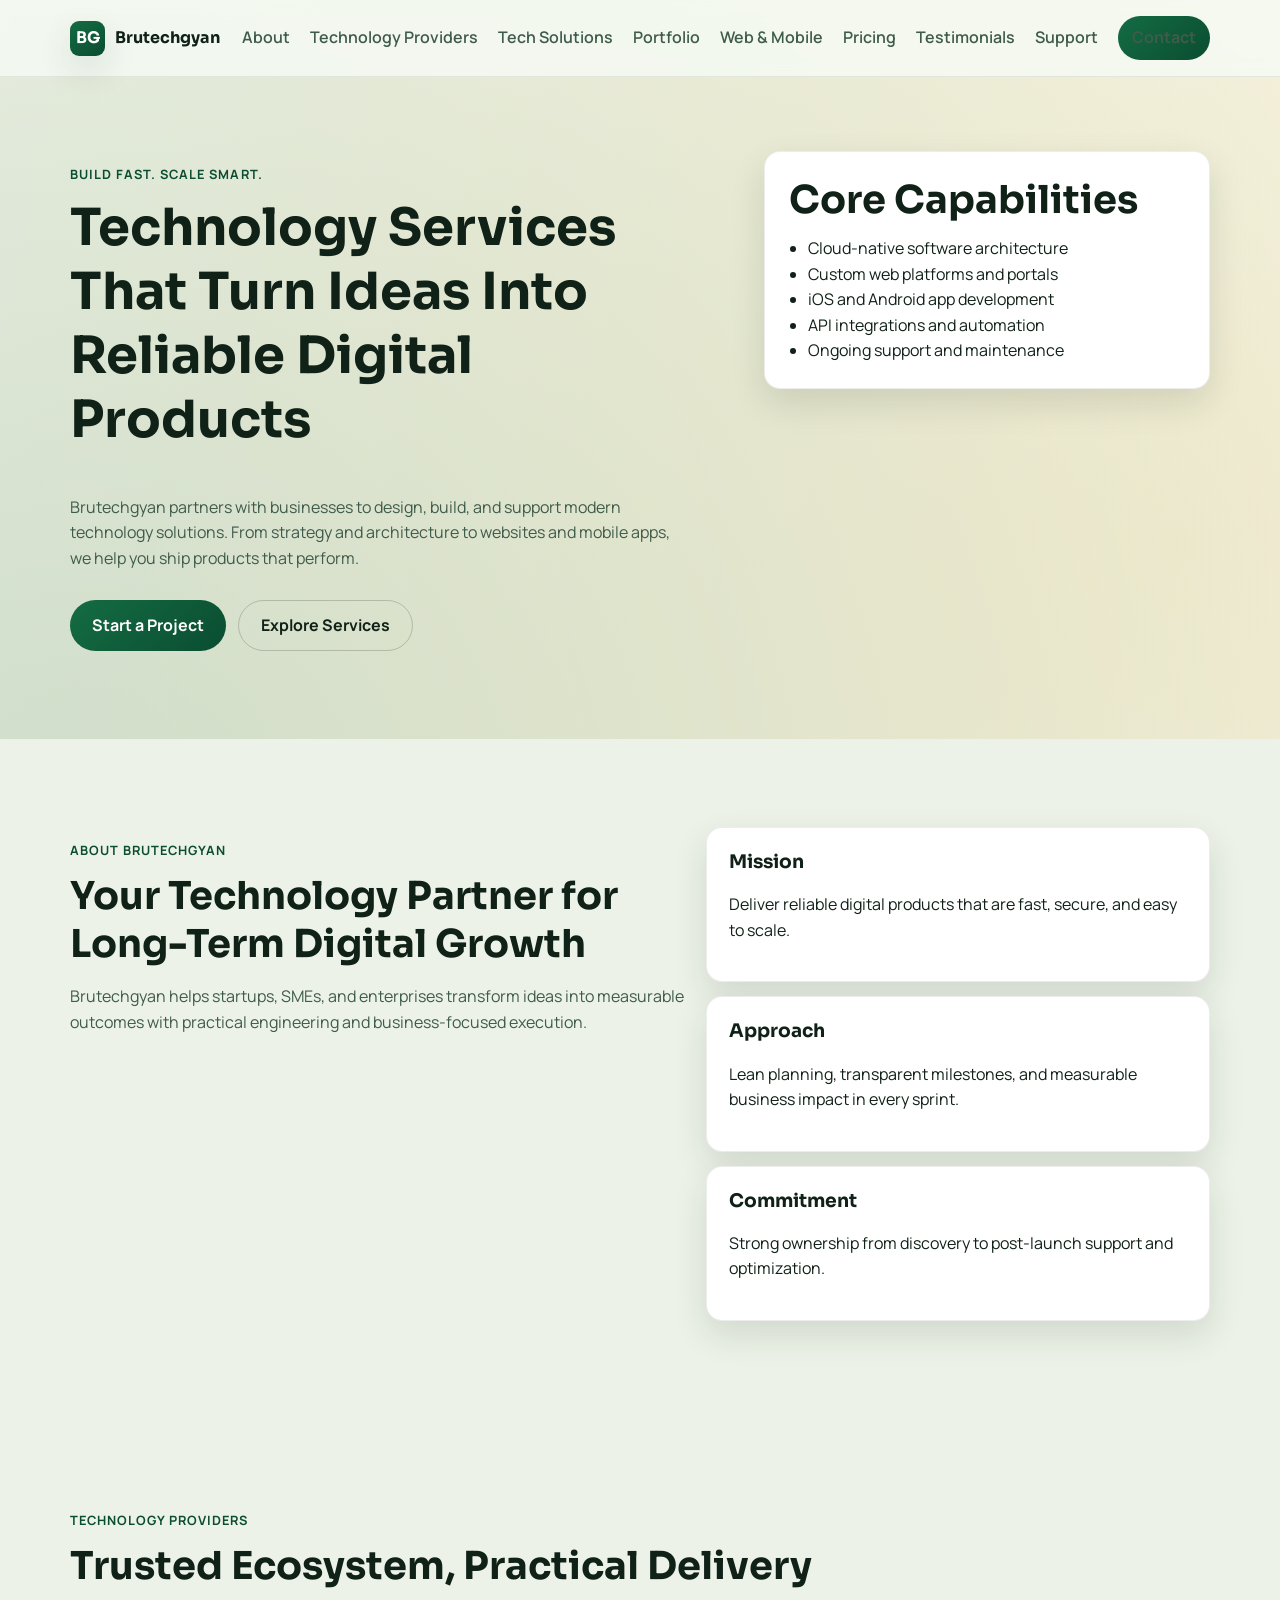
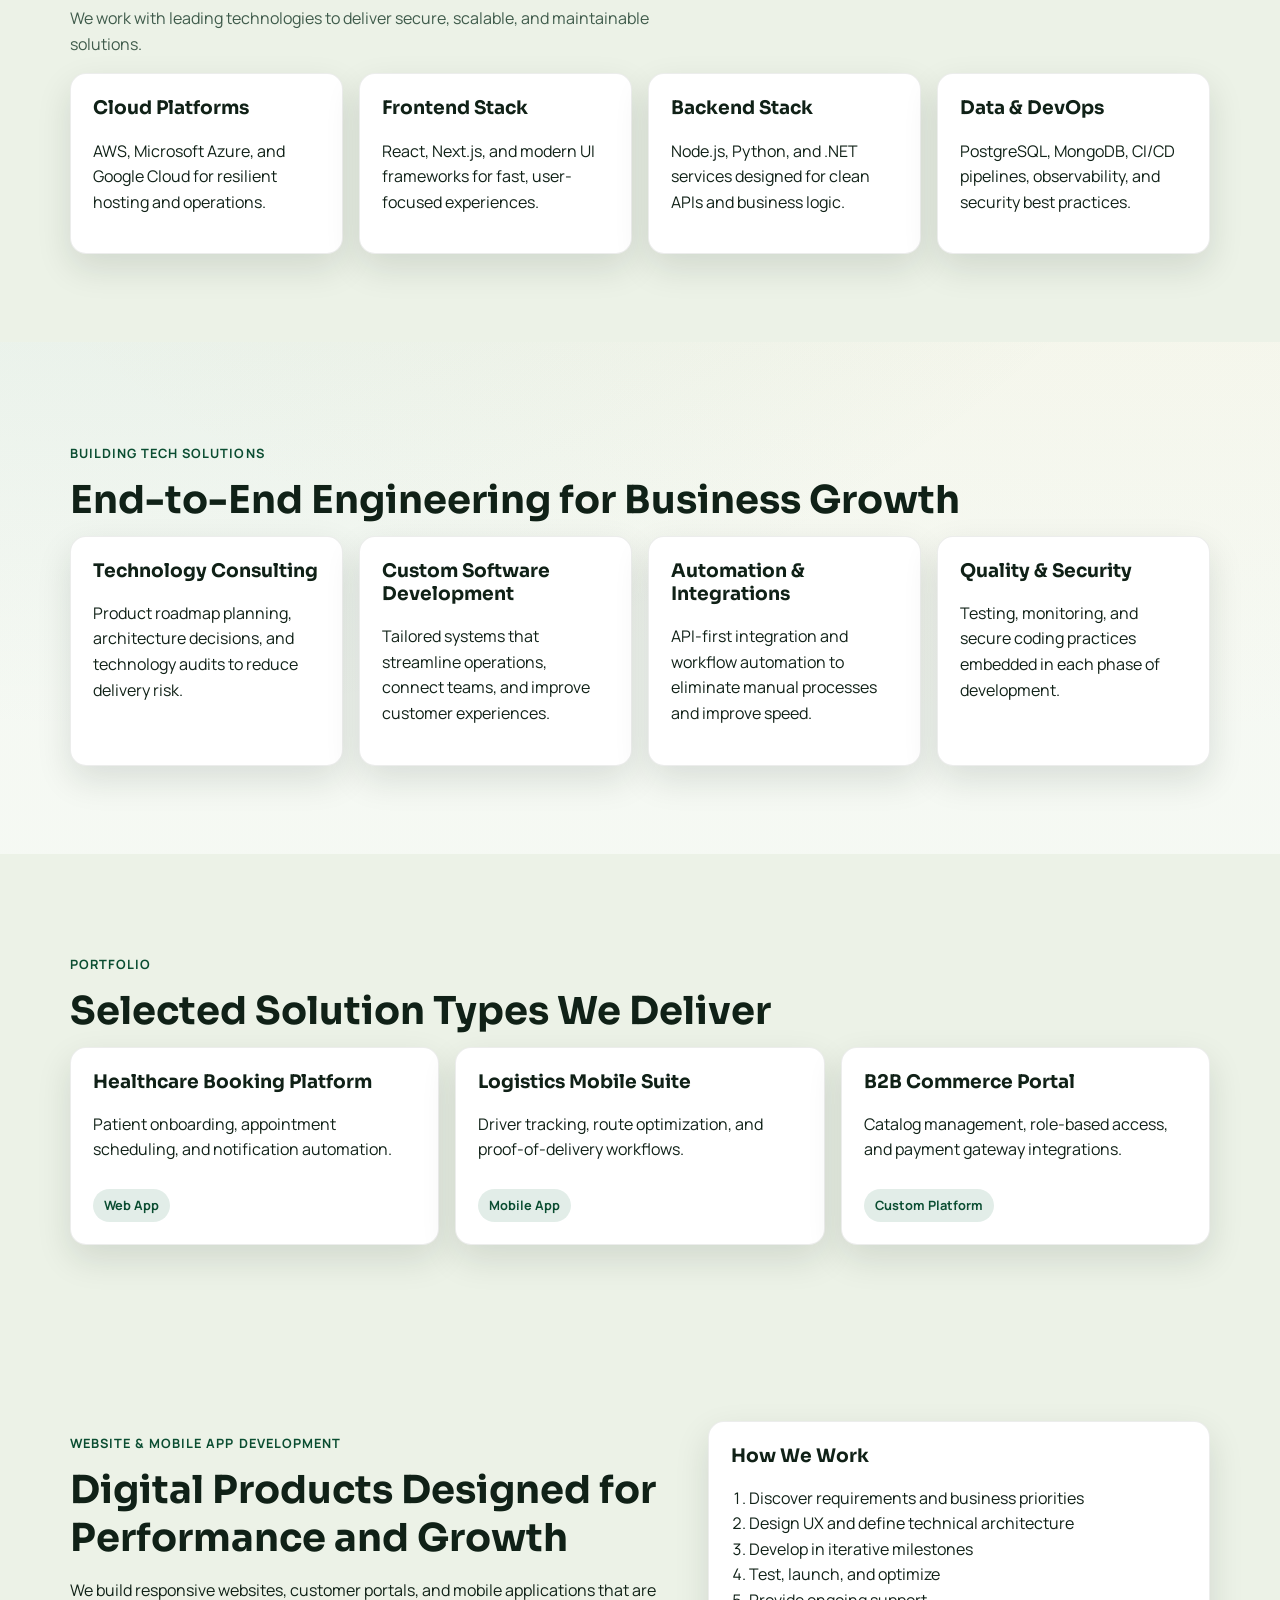
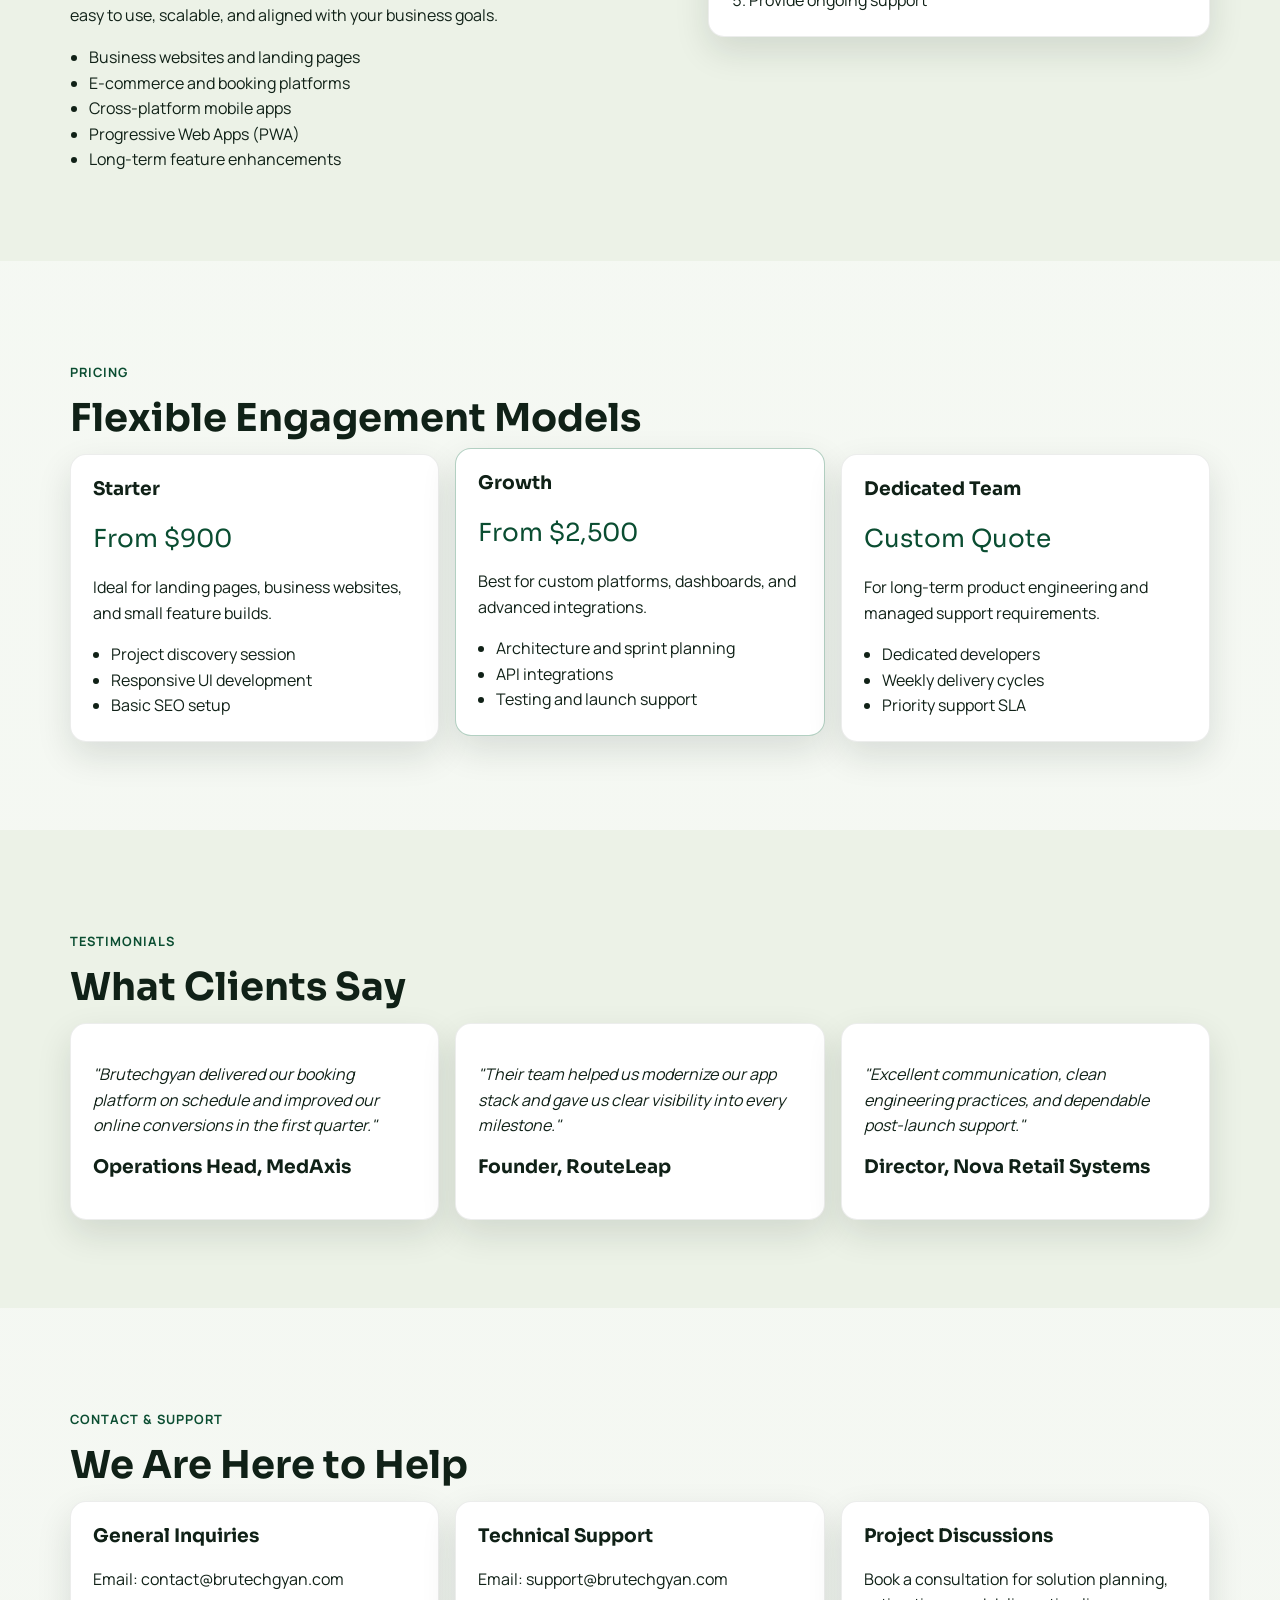
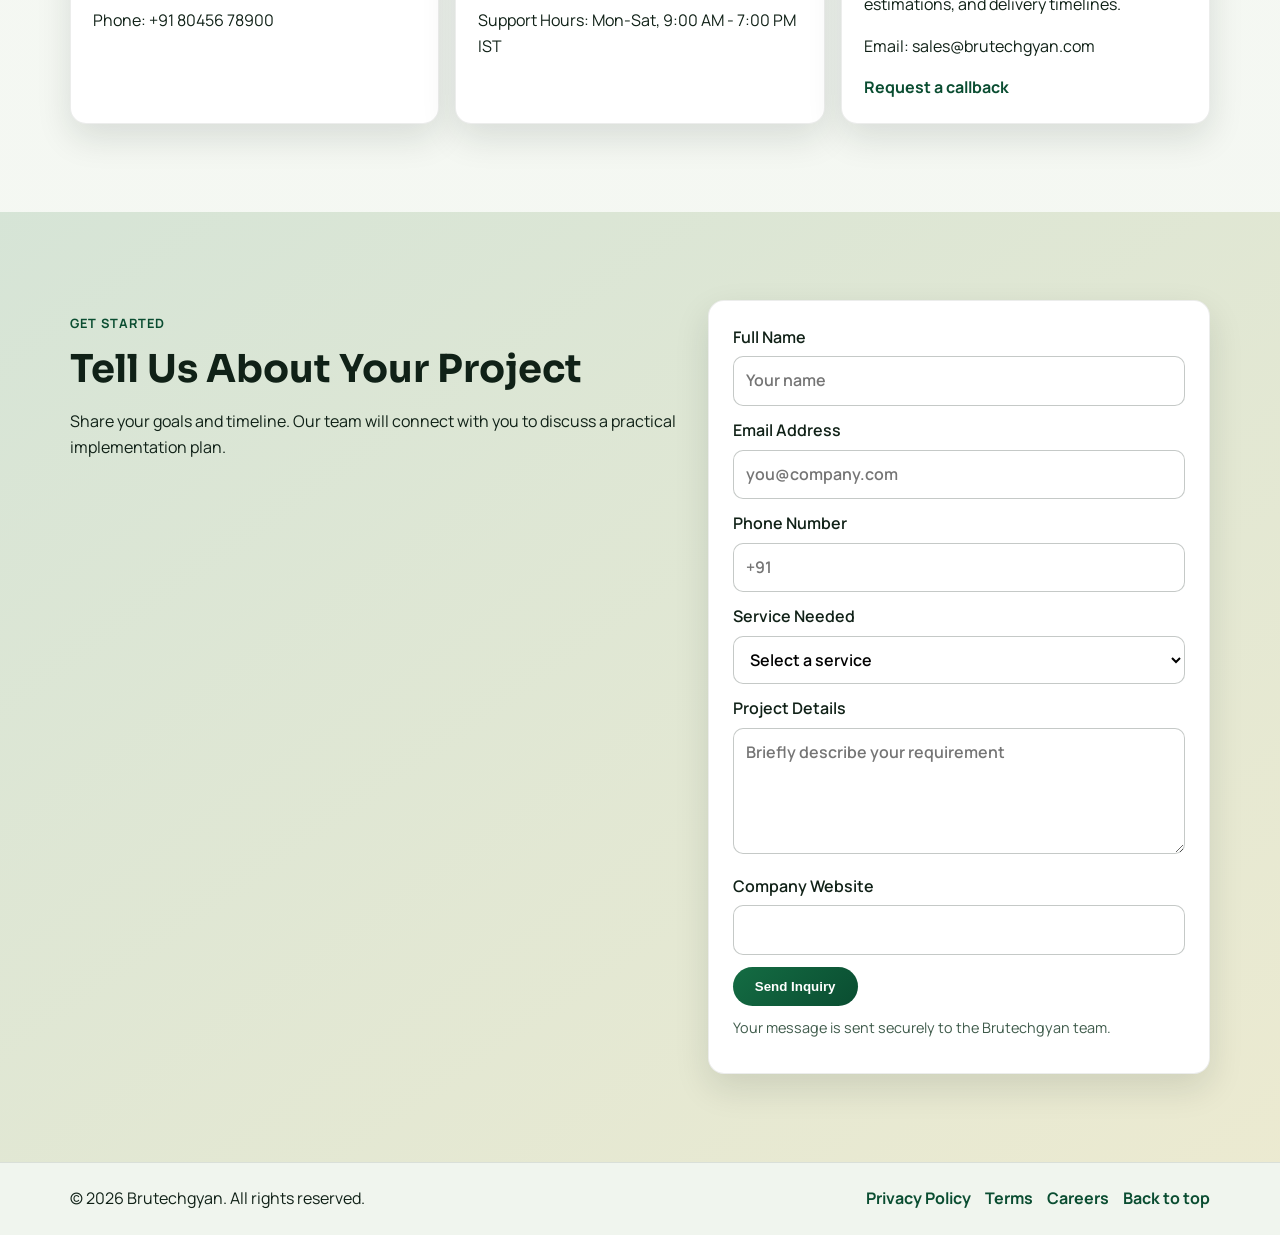
==== index.html @ e1856c81 "Initial website launch with Cloudflare Pages setup" ====
<!DOCTYPE html>
<html lang="en">
  <head>
    <meta charset="UTF-8" />
    <meta name="viewport" content="width=device-width, initial-scale=1.0" />
    <meta
      name="description"
      content="Brutechgyan is a technology solutions company building modern websites, mobile apps, and custom digital products with long-term support."
    />
    <meta
      name="keywords"
      content="technology providers, tech solutions, website development, mobile app development, software consulting, Brutechgyan"
    />
    <meta name="robots" content="index, follow" />
    <meta property="og:title" content="Brutechgyan | Technology & Digital Solutions" />
    <meta
      property="og:description"
      content="Build websites, mobile apps, and scalable software with Brutechgyan's expert engineering and support team."
    />
    <meta property="og:type" content="website" />
    <meta property="og:url" content="https://www.brutechgyan.com/" />
    <meta property="og:site_name" content="Brutechgyan" />
    <meta name="twitter:card" content="summary_large_image" />
    <meta name="twitter:title" content="Brutechgyan | Technology & Digital Solutions" />
    <meta
      name="twitter:description"
      content="Technology consulting, custom software, website development, and mobile app development."
    />
    <link rel="canonical" href="https://www.brutechgyan.com/" />
    <title>Brutechgyan | Technology & Digital Solutions</title>
    <link rel="preconnect" href="https://fonts.googleapis.com" />
    <link rel="preconnect" href="https://fonts.gstatic.com" crossorigin />
    <link
      href="https://fonts.googleapis.com/css2?family=Manrope:wght@400;500;700;800&family=Sora:wght@400;600;700&display=swap"
      rel="stylesheet"
    />
    <link rel="stylesheet" href="styles.css" />
  </head>
  <body>
    <header class="site-header" id="top">
      <nav class="container nav">
        <a class="logo" href="#top" aria-label="Brutechgyan home">
          <span class="logo-mark">BG</span>
          <span>Brutechgyan</span>
        </a>
        <button class="menu-toggle" aria-label="Toggle menu" aria-expanded="false">
          <span></span>
          <span></span>
          <span></span>
        </button>
        <ul class="nav-links">
          <li><a href="#about">About</a></li>
          <li><a href="#providers">Technology Providers</a></li>
          <li><a href="#solutions">Tech Solutions</a></li>
          <li><a href="#portfolio">Portfolio</a></li>
          <li><a href="#development">Web & Mobile</a></li>
          <li><a href="#pricing">Pricing</a></li>
          <li><a href="#testimonials">Testimonials</a></li>
          <li><a href="#support">Support</a></li>
          <li><a href="#contact" class="btn btn-small">Contact</a></li>
        </ul>
      </nav>
    </header>

    <main>
      <section class="hero section-pad">
        <div class="container hero-grid">
          <div>
            <p class="eyebrow">Build Fast. Scale Smart.</p>
            <h1>Technology Services That Turn Ideas Into Reliable Digital Products</h1>
            <p class="lead">
              Brutechgyan partners with businesses to design, build, and support modern technology solutions.
              From strategy and architecture to websites and mobile apps, we help you ship products that perform.
            </p>
            <div class="hero-actions">
              <a href="#contact" class="btn">Start a Project</a>
              <a href="#solutions" class="btn btn-ghost">Explore Services</a>
            </div>
          </div>
          <aside class="hero-card" aria-label="Core capabilities">
            <h2>Core Capabilities</h2>
            <ul>
              <li>Cloud-native software architecture</li>
              <li>Custom web platforms and portals</li>
              <li>iOS and Android app development</li>
              <li>API integrations and automation</li>
              <li>Ongoing support and maintenance</li>
            </ul>
          </aside>
        </div>
      </section>

      <section id="about" class="section-pad section-soft">
        <div class="container about-layout">
          <div>
            <p class="eyebrow">About Brutechgyan</p>
            <h2>Your Technology Partner for Long-Term Digital Growth</h2>
            <p class="section-intro">
              Brutechgyan helps startups, SMEs, and enterprises transform ideas into measurable outcomes with
              practical engineering and business-focused execution.
            </p>
          </div>
          <div class="about-points">
            <article class="card">
              <h3>Mission</h3>
              <p>Deliver reliable digital products that are fast, secure, and easy to scale.</p>
            </article>
            <article class="card">
              <h3>Approach</h3>
              <p>Lean planning, transparent milestones, and measurable business impact in every sprint.</p>
            </article>
            <article class="card">
              <h3>Commitment</h3>
              <p>Strong ownership from discovery to post-launch support and optimization.</p>
            </article>
          </div>
        </div>
      </section>

      <section id="providers" class="section-pad section-soft">
        <div class="container">
          <p class="eyebrow">Technology Providers</p>
          <h2>Trusted Ecosystem, Practical Delivery</h2>
          <p class="section-intro">
            We work with leading technologies to deliver secure, scalable, and maintainable solutions.
          </p>
          <div class="provider-grid">
            <article class="card">
              <h3>Cloud Platforms</h3>
              <p>AWS, Microsoft Azure, and Google Cloud for resilient hosting and operations.</p>
            </article>
            <article class="card">
              <h3>Frontend Stack</h3>
              <p>React, Next.js, and modern UI frameworks for fast, user-focused experiences.</p>
            </article>
            <article class="card">
              <h3>Backend Stack</h3>
              <p>Node.js, Python, and .NET services designed for clean APIs and business logic.</p>
            </article>
            <article class="card">
              <h3>Data & DevOps</h3>
              <p>PostgreSQL, MongoDB, CI/CD pipelines, observability, and security best practices.</p>
            </article>
          </div>
        </div>
      </section>

      <section id="solutions" class="section-pad">
        <div class="container">
          <p class="eyebrow">Building Tech Solutions</p>
          <h2>End-to-End Engineering for Business Growth</h2>
          <div class="solution-grid">
            <article class="card feature">
              <h3>Technology Consulting</h3>
              <p>
                Product roadmap planning, architecture decisions, and technology audits to reduce delivery risk.
              </p>
            </article>
            <article class="card feature">
              <h3>Custom Software Development</h3>
              <p>
                Tailored systems that streamline operations, connect teams, and improve customer experiences.
              </p>
            </article>
            <article class="card feature">
              <h3>Automation & Integrations</h3>
              <p>
                API-first integration and workflow automation to eliminate manual processes and improve speed.
              </p>
            </article>
            <article class="card feature">
              <h3>Quality & Security</h3>
              <p>
                Testing, monitoring, and secure coding practices embedded in each phase of development.
              </p>
            </article>
          </div>
        </div>
      </section>

      <section id="portfolio" class="section-pad section-soft">
        <div class="container">
          <p class="eyebrow">Portfolio</p>
          <h2>Selected Solution Types We Deliver</h2>
          <div class="portfolio-grid">
            <article class="card">
              <h3>Healthcare Booking Platform</h3>
              <p>Patient onboarding, appointment scheduling, and notification automation.</p>
              <span class="pill">Web App</span>
            </article>
            <article class="card">
              <h3>Logistics Mobile Suite</h3>
              <p>Driver tracking, route optimization, and proof-of-delivery workflows.</p>
              <span class="pill">Mobile App</span>
            </article>
            <article class="card">
              <h3>B2B Commerce Portal</h3>
              <p>Catalog management, role-based access, and payment gateway integrations.</p>
              <span class="pill">Custom Platform</span>
            </article>
          </div>
        </div>
      </section>

      <section id="development" class="section-pad section-soft">
        <div class="container dev-layout">
          <div>
            <p class="eyebrow">Website & Mobile App Development</p>
            <h2>Digital Products Designed for Performance and Growth</h2>
            <p>
              We build responsive websites, customer portals, and mobile applications that are easy to use,
              scalable, and aligned with your business goals.
            </p>
            <ul class="check-list">
              <li>Business websites and landing pages</li>
              <li>E-commerce and booking platforms</li>
              <li>Cross-platform mobile apps</li>
              <li>Progressive Web Apps (PWA)</li>
              <li>Long-term feature enhancements</li>
            </ul>
          </div>
          <div class="card process">
            <h3>How We Work</h3>
            <ol>
              <li>Discover requirements and business priorities</li>
              <li>Design UX and define technical architecture</li>
              <li>Develop in iterative milestones</li>
              <li>Test, launch, and optimize</li>
              <li>Provide ongoing support</li>
            </ol>
          </div>
        </div>
      </section>

      <section id="pricing" class="section-pad">
        <div class="container">
          <p class="eyebrow">Pricing</p>
          <h2>Flexible Engagement Models</h2>
          <div class="pricing-grid">
            <article class="card pricing-card">
              <h3>Starter</h3>
              <p class="price">From $900</p>
              <p>Ideal for landing pages, business websites, and small feature builds.</p>
              <ul>
                <li>Project discovery session</li>
                <li>Responsive UI development</li>
                <li>Basic SEO setup</li>
              </ul>
            </article>
            <article class="card pricing-card featured-plan">
              <h3>Growth</h3>
              <p class="price">From $2,500</p>
              <p>Best for custom platforms, dashboards, and advanced integrations.</p>
              <ul>
                <li>Architecture and sprint planning</li>
                <li>API integrations</li>
                <li>Testing and launch support</li>
              </ul>
            </article>
            <article class="card pricing-card">
              <h3>Dedicated Team</h3>
              <p class="price">Custom Quote</p>
              <p>For long-term product engineering and managed support requirements.</p>
              <ul>
                <li>Dedicated developers</li>
                <li>Weekly delivery cycles</li>
                <li>Priority support SLA</li>
              </ul>
            </article>
          </div>
        </div>
      </section>

      <section id="testimonials" class="section-pad section-soft">
        <div class="container">
          <p class="eyebrow">Testimonials</p>
          <h2>What Clients Say</h2>
          <div class="testimonials-grid">
            <article class="card">
              <p>
                "Brutechgyan delivered our booking platform on schedule and improved our online conversions in the
                first quarter."
              </p>
              <h3>Operations Head, MedAxis</h3>
            </article>
            <article class="card">
              <p>
                "Their team helped us modernize our app stack and gave us clear visibility into every milestone."
              </p>
              <h3>Founder, RouteLeap</h3>
            </article>
            <article class="card">
              <p>
                "Excellent communication, clean engineering practices, and dependable post-launch support."
              </p>
              <h3>Director, Nova Retail Systems</h3>
            </article>
          </div>
        </div>
      </section>

      <section id="support" class="section-pad">
        <div class="container">
          <p class="eyebrow">Contact & Support</p>
          <h2>We Are Here to Help</h2>
          <div class="support-grid">
            <article class="card">
              <h3>General Inquiries</h3>
              <p>Email: contact@brutechgyan.com</p>
              <p>Phone: +91 80456 78900</p>
            </article>
            <article class="card">
              <h3>Technical Support</h3>
              <p>Email: support@brutechgyan.com</p>
              <p>Support Hours: Mon-Sat, 9:00 AM - 7:00 PM IST</p>
            </article>
            <article class="card">
              <h3>Project Discussions</h3>
              <p>Book a consultation for solution planning, estimations, and delivery timelines.</p>
              <p>Email: sales@brutechgyan.com</p>
              <a class="text-link" href="#contact">Request a callback</a>
            </article>
          </div>
        </div>
      </section>

      <section id="contact" class="section-pad contact-band">
        <div class="container contact-layout">
          <div>
            <p class="eyebrow">Get Started</p>
            <h2>Tell Us About Your Project</h2>
            <p>
              Share your goals and timeline. Our team will connect with you to discuss a practical implementation plan.
            </p>
          </div>
          <form class="contact-form" aria-label="Contact form" novalidate>
            <label>
              Full Name
              <input type="text" name="name" placeholder="Your name" required />
            </label>
            <label>
              Email Address
              <input type="email" name="email" placeholder="you@company.com" required />
            </label>
            <label>
              Phone Number
              <input type="tel" name="phone" placeholder="+91" />
            </label>
            <label>
              Service Needed
              <select name="service" required>
                <option value="">Select a service</option>
                <option>Technology Consulting</option>
                <option>Web Development</option>
                <option>Mobile App Development</option>
                <option>Custom Software</option>
                <option>Support & Maintenance</option>
              </select>
            </label>
            <label>
              Project Details
              <textarea name="message" rows="4" placeholder="Briefly describe your requirement"></textarea>
            </label>
            <label class="hidden" aria-hidden="true">
              Company Website
              <input type="text" name="website" tabindex="-1" autocomplete="off" />
            </label>
            <button class="btn" type="submit">Send Inquiry</button>
            <p class="form-note">Your message is sent securely to the Brutechgyan team.</p>
            <p class="form-status" role="status" aria-live="polite"></p>
          </form>
        </div>
      </section>
    </main>

    <footer class="site-footer">
      <div class="container footer-layout">
        <p>© <span id="year"></span> Brutechgyan. All rights reserved.</p>
        <div class="footer-links">
          <a href="privacy.html" class="text-link">Privacy Policy</a>
          <a href="terms.html" class="text-link">Terms</a>
          <a href="careers.html" class="text-link">Careers</a>
          <a href="#top" class="text-link">Back to top</a>
        </div>
      </div>
    </footer>

    <script src="script.js"></script>
    <script
      defer
      src="https://static.cloudflareinsights.com/beacon.min.js"
      data-cf-beacon='{"token": "YOUR_CLOUDFLARE_WEB_ANALYTICS_TOKEN"}'
    ></script>
  </body>
</html>
---- styles.css ----
:root {
  --bg: #f4f7f2;
  --surface: #ffffff;
  --surface-alt: #ecf2e7;
  --text: #102117;
  --muted: #3f5b4b;
  --brand: #146c43;
  --brand-deep: #0a4d31;
  --accent: #e9b949;
  --ring: rgba(20, 108, 67, 0.18);
  --shadow: 0 14px 35px rgba(16, 33, 23, 0.12);
  --radius: 16px;
}

* {
  box-sizing: border-box;
}

html,
body {
  margin: 0;
  padding: 0;
}

body {
  font-family: "Manrope", sans-serif;
  color: var(--text);
  background:
    radial-gradient(circle at 92% 9%, rgba(233, 185, 73, 0.2), transparent 32%),
    radial-gradient(circle at 5% 14%, rgba(20, 108, 67, 0.18), transparent 28%),
    linear-gradient(180deg, #f6faf4 0%, #f4f7f2 100%);
  line-height: 1.6;
}

a {
  color: inherit;
  text-decoration: none;
}

.container {
  width: min(1140px, 92vw);
  margin: 0 auto;
}

.section-pad {
  padding: 88px 0;
}

.section-soft {
  background-color: var(--surface-alt);
}

.site-header {
  position: sticky;
  top: 0;
  z-index: 20;
  backdrop-filter: blur(7px);
  background-color: rgba(246, 250, 244, 0.82);
  border-bottom: 1px solid rgba(16, 33, 23, 0.08);
}

.nav {
  display: flex;
  align-items: center;
  justify-content: space-between;
  gap: 16px;
  min-height: 76px;
}

.logo {
  display: flex;
  align-items: center;
  gap: 10px;
  font-family: "Sora", sans-serif;
  font-weight: 700;
}

.logo-mark {
  display: inline-grid;
  place-items: center;
  width: 35px;
  height: 35px;
  border-radius: 9px;
  color: #fff;
  background: linear-gradient(145deg, var(--brand), var(--brand-deep));
  box-shadow: var(--shadow);
}

.nav-links {
  list-style: none;
  display: flex;
  align-items: center;
  gap: 20px;
  margin: 0;
  padding: 0;
  font-weight: 600;
}

.nav-links a {
  color: var(--muted);
}

.nav-links a:hover {
  color: var(--text);
}

.menu-toggle {
  display: none;
  border: 0;
  background: transparent;
  padding: 4px;
}

.menu-toggle span {
  display: block;
  width: 24px;
  height: 2px;
  margin: 5px 0;
  background: var(--text);
}

.hero {
  padding-top: 74px;
}

.hero-grid {
  display: grid;
  grid-template-columns: 1.2fr 0.8fr;
  gap: 26px;
  align-items: start;
}

.eyebrow {
  display: inline-block;
  margin-bottom: 12px;
  font-weight: 700;
  color: var(--brand-deep);
  text-transform: uppercase;
  letter-spacing: 0.08em;
  font-size: 0.8rem;
}

h1,
h2,
h3 {
  font-family: "Sora", sans-serif;
  line-height: 1.25;
  margin-top: 0;
}

h1 {
  font-size: clamp(2rem, 4vw, 3.2rem);
  max-width: 15ch;
}

h2 {
  font-size: clamp(1.5rem, 3vw, 2.4rem);
  margin-bottom: 12px;
}

.lead,
.section-intro {
  color: var(--muted);
  max-width: 62ch;
}

.hero-actions {
  margin-top: 28px;
  display: flex;
  flex-wrap: wrap;
  gap: 12px;
}

.btn {
  display: inline-flex;
  align-items: center;
  justify-content: center;
  border-radius: 999px;
  border: 0;
  padding: 12px 22px;
  font-weight: 700;
  background: linear-gradient(135deg, var(--brand), var(--brand-deep));
  color: #fff;
  cursor: pointer;
}

.btn:hover {
  filter: brightness(1.06);
}

.btn-small {
  padding: 9px 14px;
}

.btn-ghost {
  background: transparent;
  border: 1px solid rgba(16, 33, 23, 0.2);
  color: var(--text);
}

.hero-card,
.card {
  background-color: var(--surface);
  border-radius: var(--radius);
  border: 1px solid rgba(16, 33, 23, 0.08);
  box-shadow: var(--shadow);
}

.hero-card {
  padding: 24px;
}

.hero-card ul,
.check-list {
  margin: 0;
  padding-left: 19px;
}

.about-layout {
  display: grid;
  grid-template-columns: 1.1fr 0.9fr;
  gap: 20px;
  align-items: start;
}

.about-points {
  display: grid;
  gap: 14px;
}

.provider-grid,
.solution-grid,
.support-grid {
  display: grid;
  grid-template-columns: repeat(4, minmax(0, 1fr));
  gap: 16px;
}

.card {
  padding: 22px;
}

.feature {
  min-height: 194px;
}

.dev-layout,
.contact-layout {
  display: grid;
  grid-template-columns: 1.1fr 0.9fr;
  gap: 24px;
  align-items: start;
}

.process ol {
  margin: 0;
  padding-left: 18px;
}

.support-grid {
  grid-template-columns: repeat(3, minmax(0, 1fr));
}

.portfolio-grid,
.pricing-grid,
.testimonials-grid {
  display: grid;
  grid-template-columns: repeat(3, minmax(0, 1fr));
  gap: 16px;
}

.pill {
  display: inline-block;
  margin-top: 10px;
  border-radius: 999px;
  padding: 6px 11px;
  font-size: 0.8rem;
  font-weight: 700;
  color: var(--brand-deep);
  background: rgba(20, 108, 67, 0.12);
}

.pricing-card {
  position: relative;
}

.price {
  margin: 4px 0 10px;
  font-family: "Sora", sans-serif;
  font-size: 1.55rem;
  color: var(--brand-deep);
}

.pricing-card ul {
  margin: 0;
  padding-left: 18px;
}

.featured-plan {
  border: 1px solid rgba(20, 108, 67, 0.32);
  transform: translateY(-6px);
}

.testimonials-grid p {
  font-style: italic;
}

.text-link {
  color: var(--brand-deep);
  font-weight: 700;
}

.contact-band {
  background:
    linear-gradient(145deg, rgba(20, 108, 67, 0.1), rgba(233, 185, 73, 0.14)),
    var(--surface-alt);
}

.contact-form {
  background: var(--surface);
  border-radius: var(--radius);
  padding: 24px;
  box-shadow: var(--shadow);
  border: 1px solid rgba(16, 33, 23, 0.08);
}

.contact-form label {
  display: block;
  margin-bottom: 12px;
  font-weight: 600;
}

input,
select,
textarea {
  width: 100%;
  margin-top: 6px;
  border: 1px solid rgba(16, 33, 23, 0.24);
  border-radius: 10px;
  padding: 11px 12px;
  font: inherit;
  background-color: #fff;
}

input:focus,
select:focus,
textarea:focus {
  outline: 3px solid var(--ring);
  border-color: var(--brand);
}

.form-note {
  margin: 10px 0 0;
  color: var(--muted);
  font-size: 0.9rem;
}

.form-status {
  margin: 10px 0 0;
  font-weight: 600;
}

.form-status.success {
  color: var(--brand-deep);
}

.form-status.error {
  color: #8b1f1f;
}

.site-footer {
  border-top: 1px solid rgba(16, 33, 23, 0.1);
  background: #f0f5ee;
}

.footer-layout {
  min-height: 72px;
  display: flex;
  align-items: center;
  justify-content: space-between;
  gap: 16px;
}

.footer-links {
  display: flex;
  flex-wrap: wrap;
  gap: 14px;
}

.page-main {
  min-height: calc(100vh - 150px);
}

.legal-card {
  background: var(--surface);
  border-radius: var(--radius);
  border: 1px solid rgba(16, 33, 23, 0.08);
  box-shadow: var(--shadow);
  padding: 26px;
  max-width: 860px;
}

.legal-card h1 {
  max-width: unset;
}

.hidden {
  display: none;
}

@media (max-width: 980px) {
  .provider-grid,
  .solution-grid,
  .portfolio-grid,
  .pricing-grid,
  .testimonials-grid {
    grid-template-columns: repeat(2, minmax(0, 1fr));
  }

  .about-layout,
  .dev-layout,
  .contact-layout,
  .hero-grid,
  .support-grid {
    grid-template-columns: 1fr;
  }

  .hero {
    padding-top: 40px;
  }
}

@media (max-width: 760px) {
  .section-pad {
    padding: 68px 0;
  }

  .menu-toggle {
    display: block;
  }

  .nav-links {
    position: absolute;
    top: 76px;
    left: 0;
    right: 0;
    background: #f6faf4;
    border-bottom: 1px solid rgba(16, 33, 23, 0.09);
    padding: 16px 22px;
    flex-direction: column;
    align-items: flex-start;
    gap: 12px;
    display: none;
  }

  .nav-links.open {
    display: flex;
  }

  .provider-grid,
  .solution-grid,
  .support-grid,
  .portfolio-grid,
  .pricing-grid,
  .testimonials-grid {
    grid-template-columns: 1fr;
  }

  .featured-plan {
    transform: none;
  }

  .footer-layout {
    flex-direction: column;
    justify-content: center;
    text-align: center;
  }

  .footer-links {
    justify-content: center;
  }
}
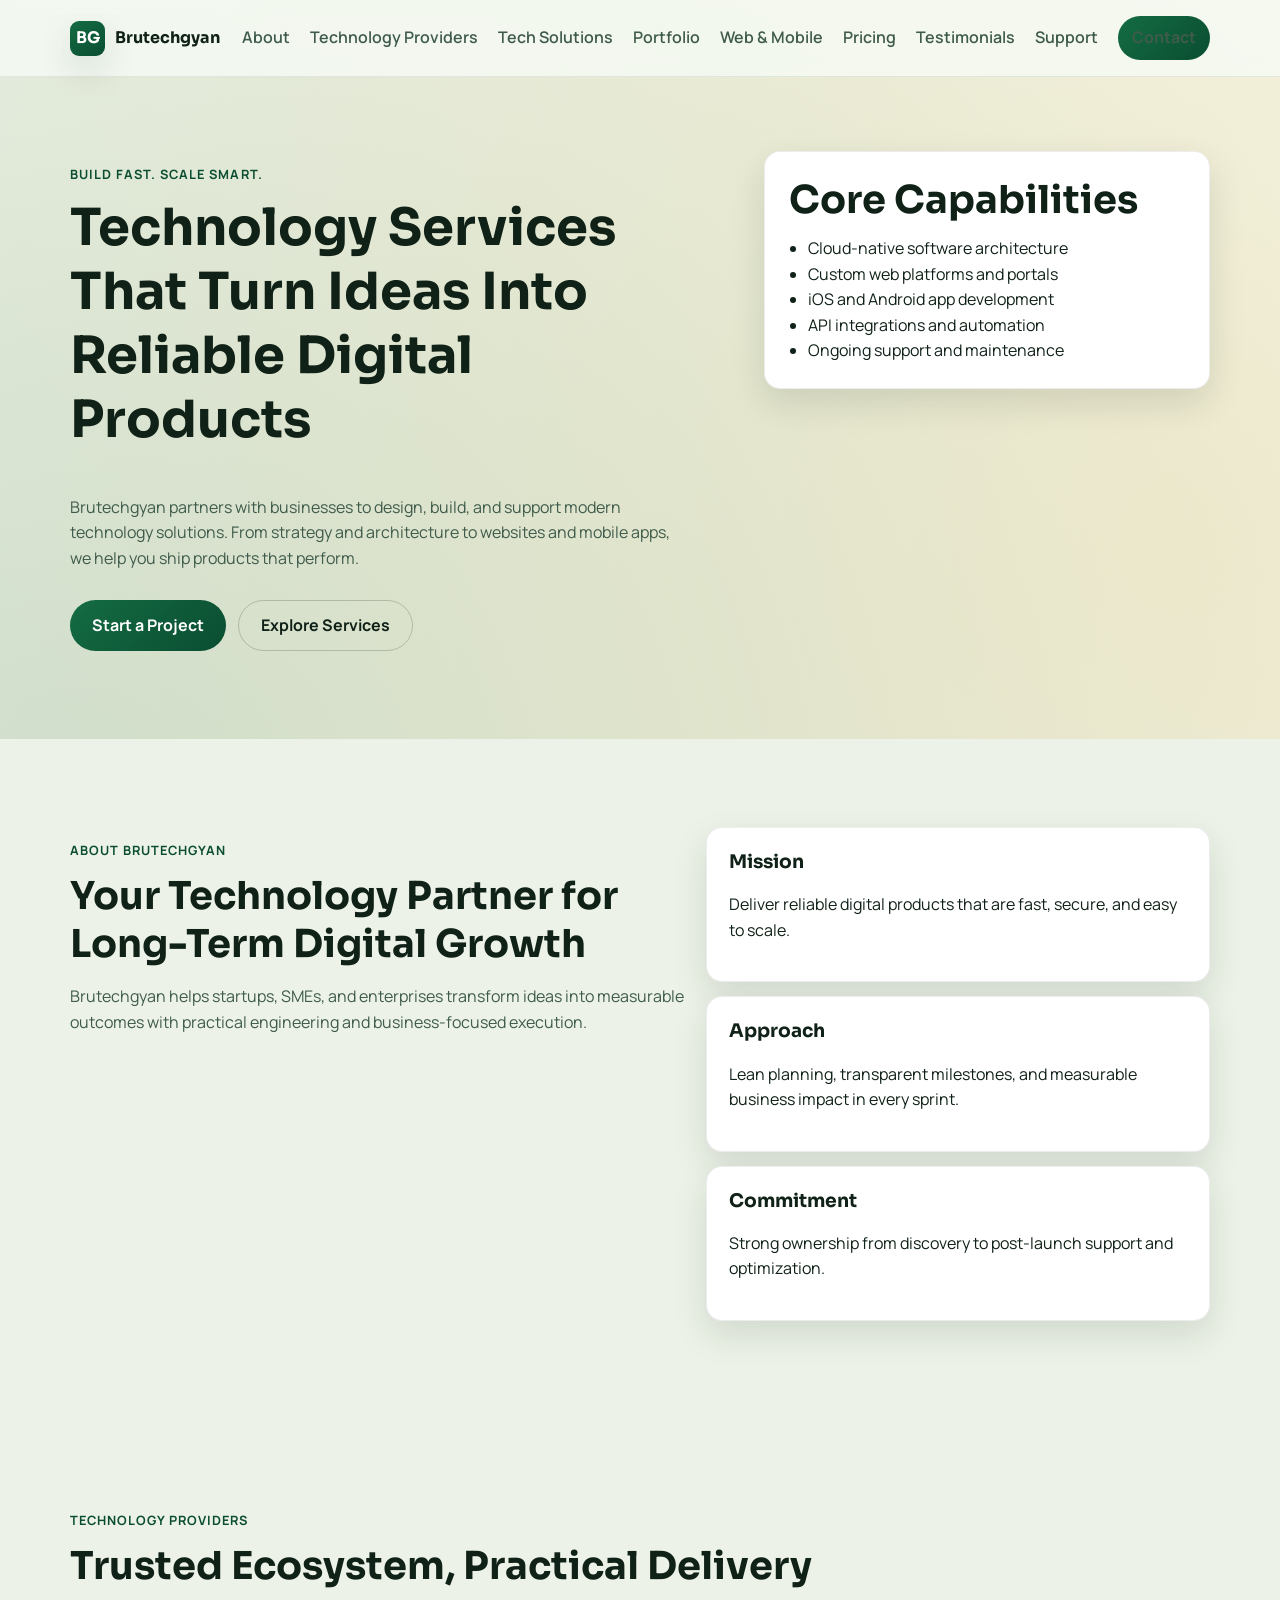
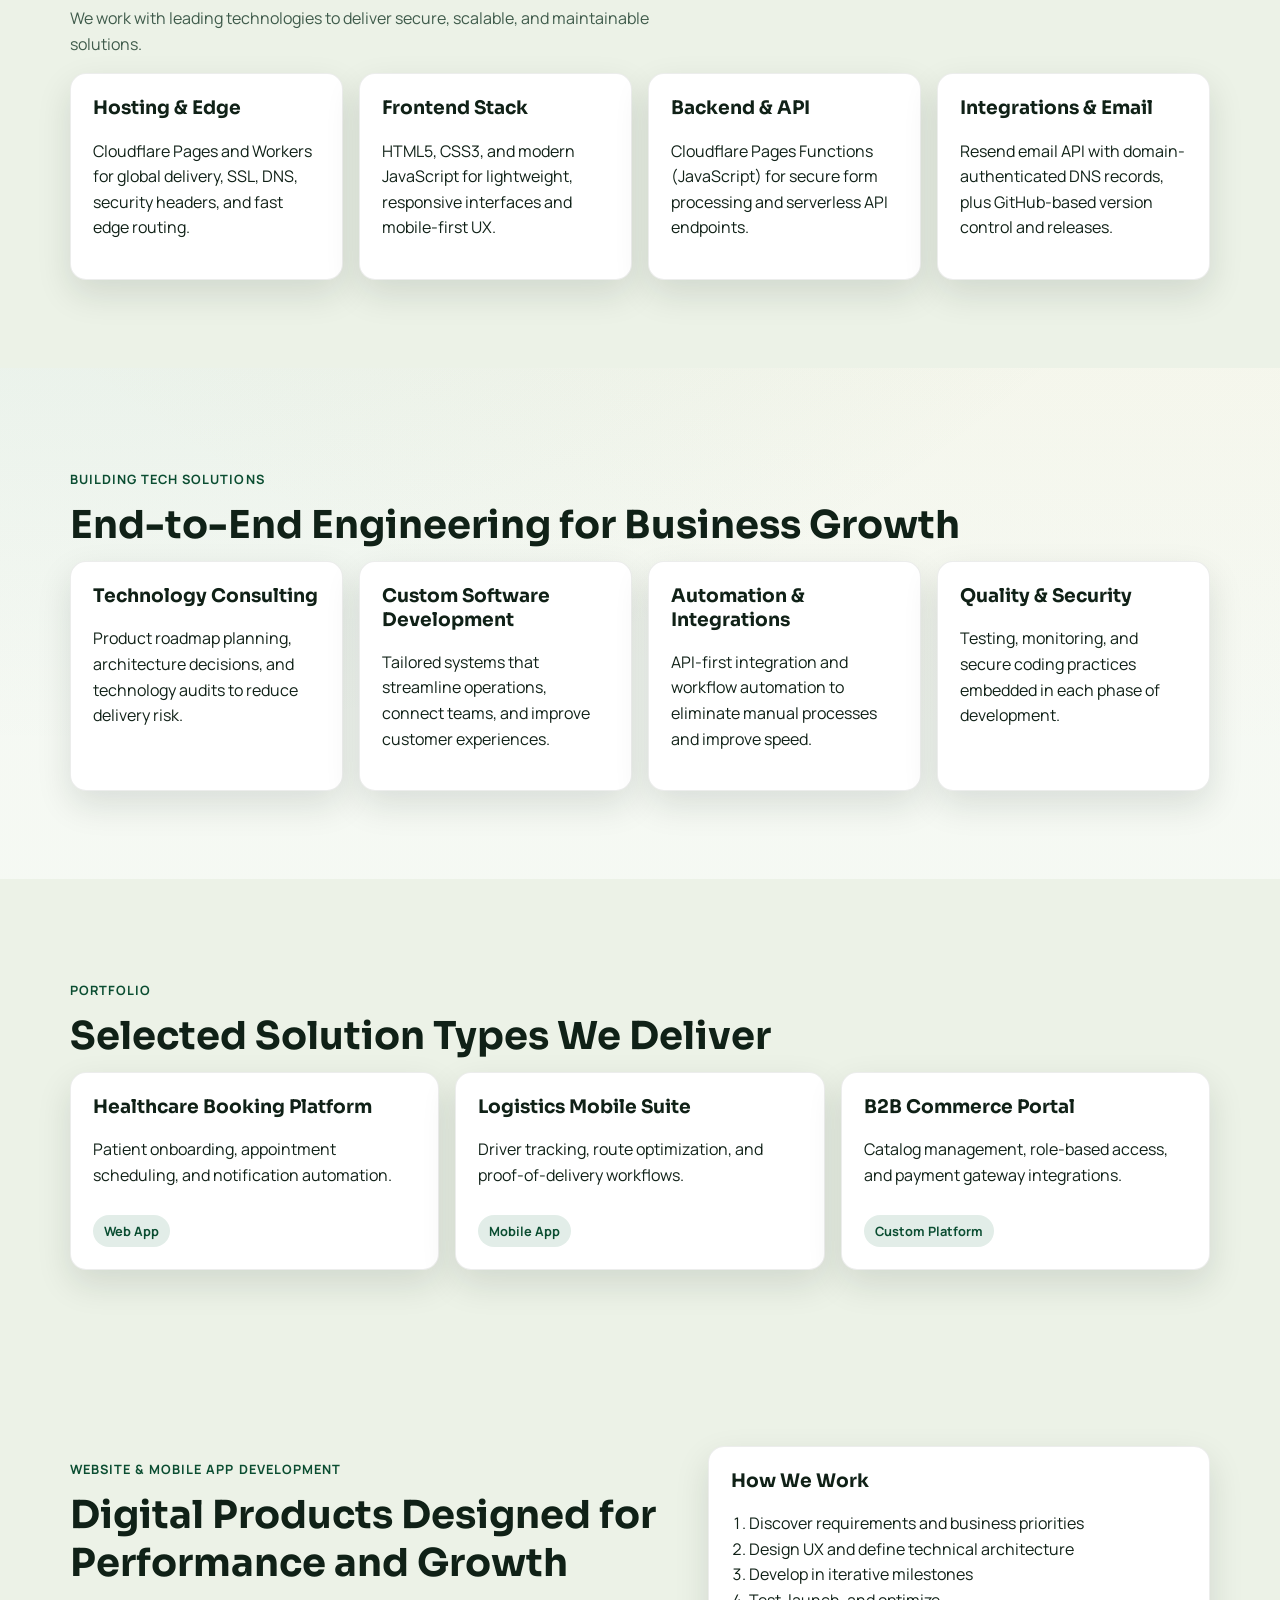
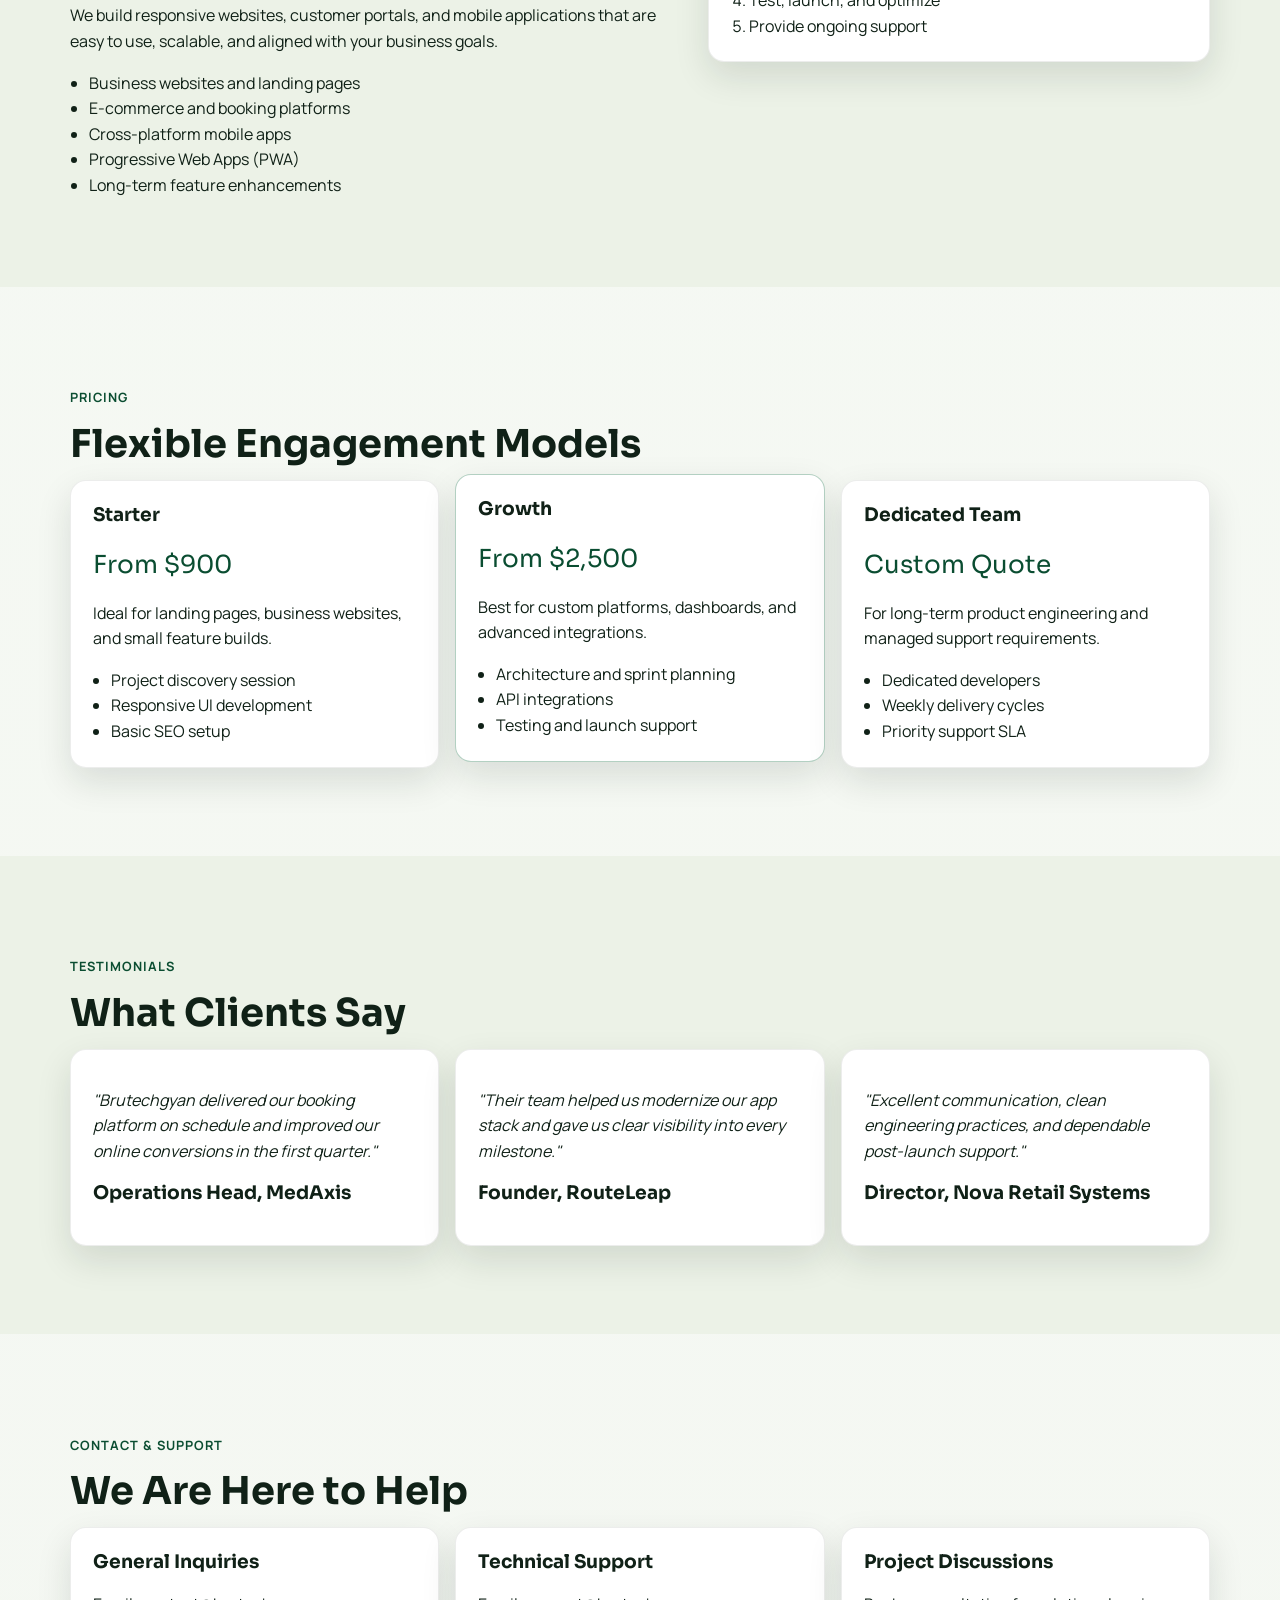
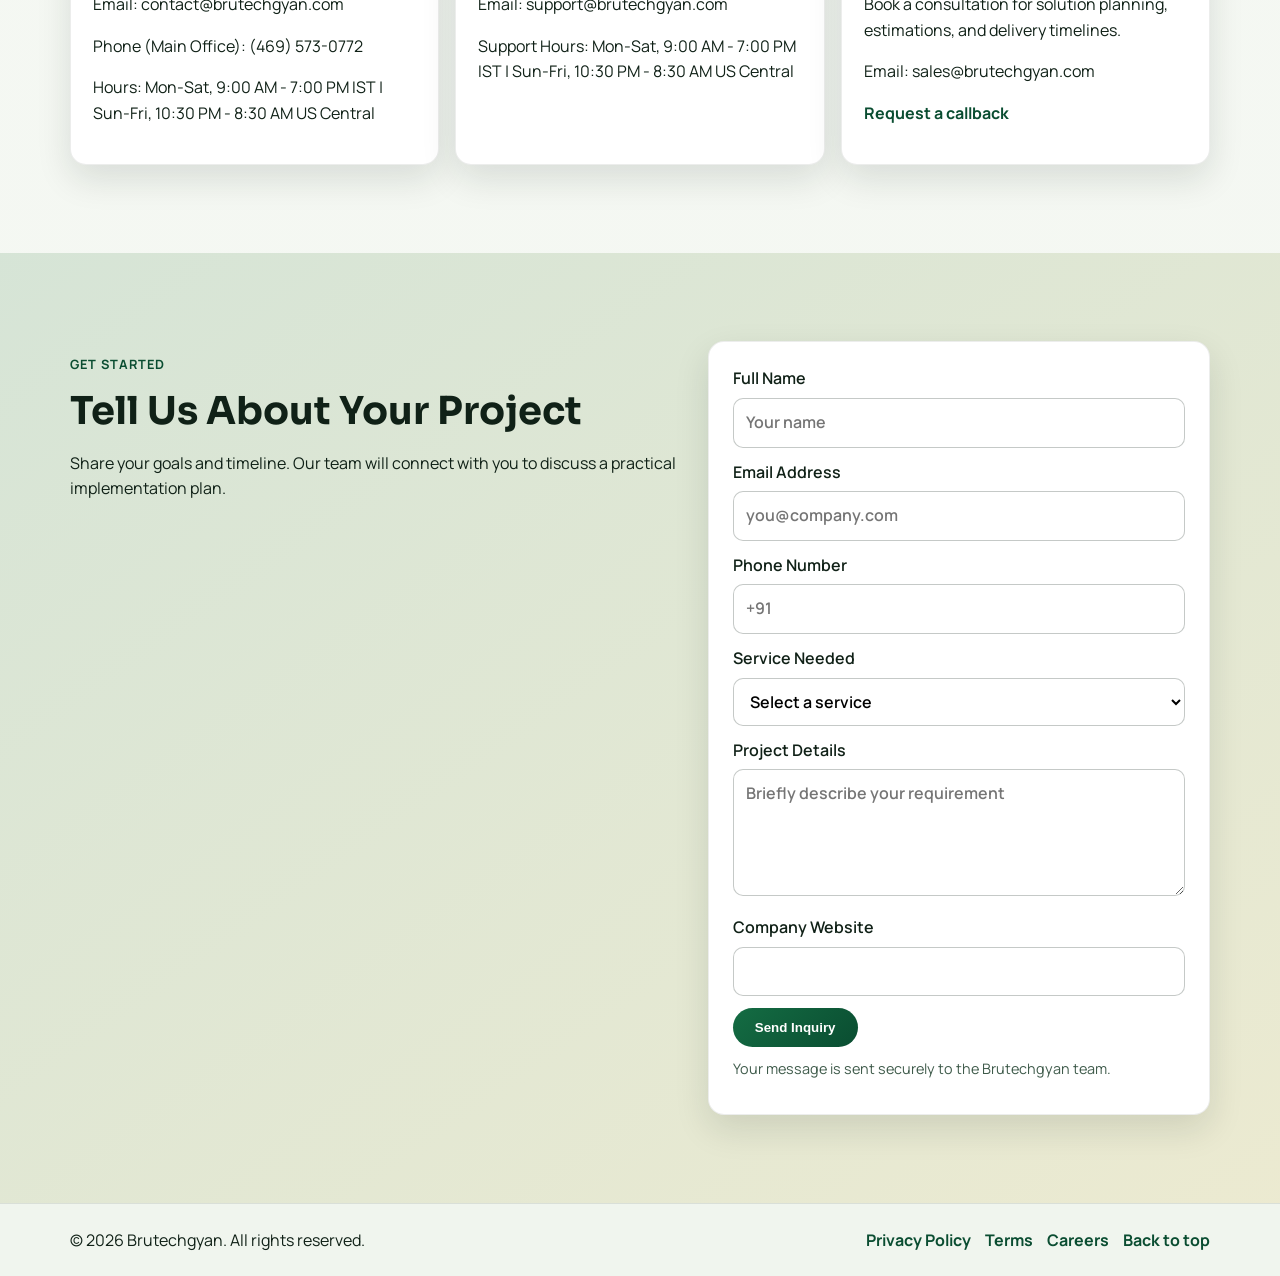
==== commit f9ca4b1f: "Update tech stack content and add requirements document" ====
--- a/index.html
+++ b/index.html
@@ -126,20 +126,20 @@
           </p>
           <div class="provider-grid">
             <article class="card">
-              <h3>Cloud Platforms</h3>
-              <p>AWS, Microsoft Azure, and Google Cloud for resilient hosting and operations.</p>
+              <h3>Hosting & Edge</h3>
+              <p>Cloudflare Pages and Workers for global delivery, SSL, DNS, security headers, and fast edge routing.</p>
             </article>
             <article class="card">
               <h3>Frontend Stack</h3>
-              <p>React, Next.js, and modern UI frameworks for fast, user-focused experiences.</p>
-            </article>
-            <article class="card">
-              <h3>Backend Stack</h3>
-              <p>Node.js, Python, and .NET services designed for clean APIs and business logic.</p>
-            </article>
-            <article class="card">
-              <h3>Data & DevOps</h3>
-              <p>PostgreSQL, MongoDB, CI/CD pipelines, observability, and security best practices.</p>
+              <p>HTML5, CSS3, and modern JavaScript for lightweight, responsive interfaces and mobile-first UX.</p>
+            </article>
+            <article class="card">
+              <h3>Backend & API</h3>
+              <p>Cloudflare Pages Functions (JavaScript) for secure form processing and serverless API endpoints.</p>
+            </article>
+            <article class="card">
+              <h3>Integrations & Email</h3>
+              <p>Resend email API with domain-authenticated DNS records, plus GitHub-based version control and releases.</p>
             </article>
           </div>
         </div>
@@ -307,12 +307,13 @@
             <article class="card">
               <h3>General Inquiries</h3>
               <p>Email: contact@brutechgyan.com</p>
-              <p>Phone: +91 80456 78900</p>
+              <p>Phone (Main Office): (469) 573-0772</p>
+              <p>Hours: Mon-Sat, 9:00 AM - 7:00 PM IST | Sun-Fri, 10:30 PM - 8:30 AM US Central</p>
             </article>
             <article class="card">
               <h3>Technical Support</h3>
               <p>Email: support@brutechgyan.com</p>
-              <p>Support Hours: Mon-Sat, 9:00 AM - 7:00 PM IST</p>
+              <p>Support Hours: Mon-Sat, 9:00 AM - 7:00 PM IST | Sun-Fri, 10:30 PM - 8:30 AM US Central</p>
             </article>
             <article class="card">
               <h3>Project Discussions</h3>
@@ -386,10 +387,5 @@
     </footer>
 
     <script src="script.js"></script>
-    <script
-      defer
-      src="https://static.cloudflareinsights.com/beacon.min.js"
-      data-cf-beacon='{"token": "YOUR_CLOUDFLARE_WEB_ANALYTICS_TOKEN"}'
-    ></script>
   </body>
 </html>
